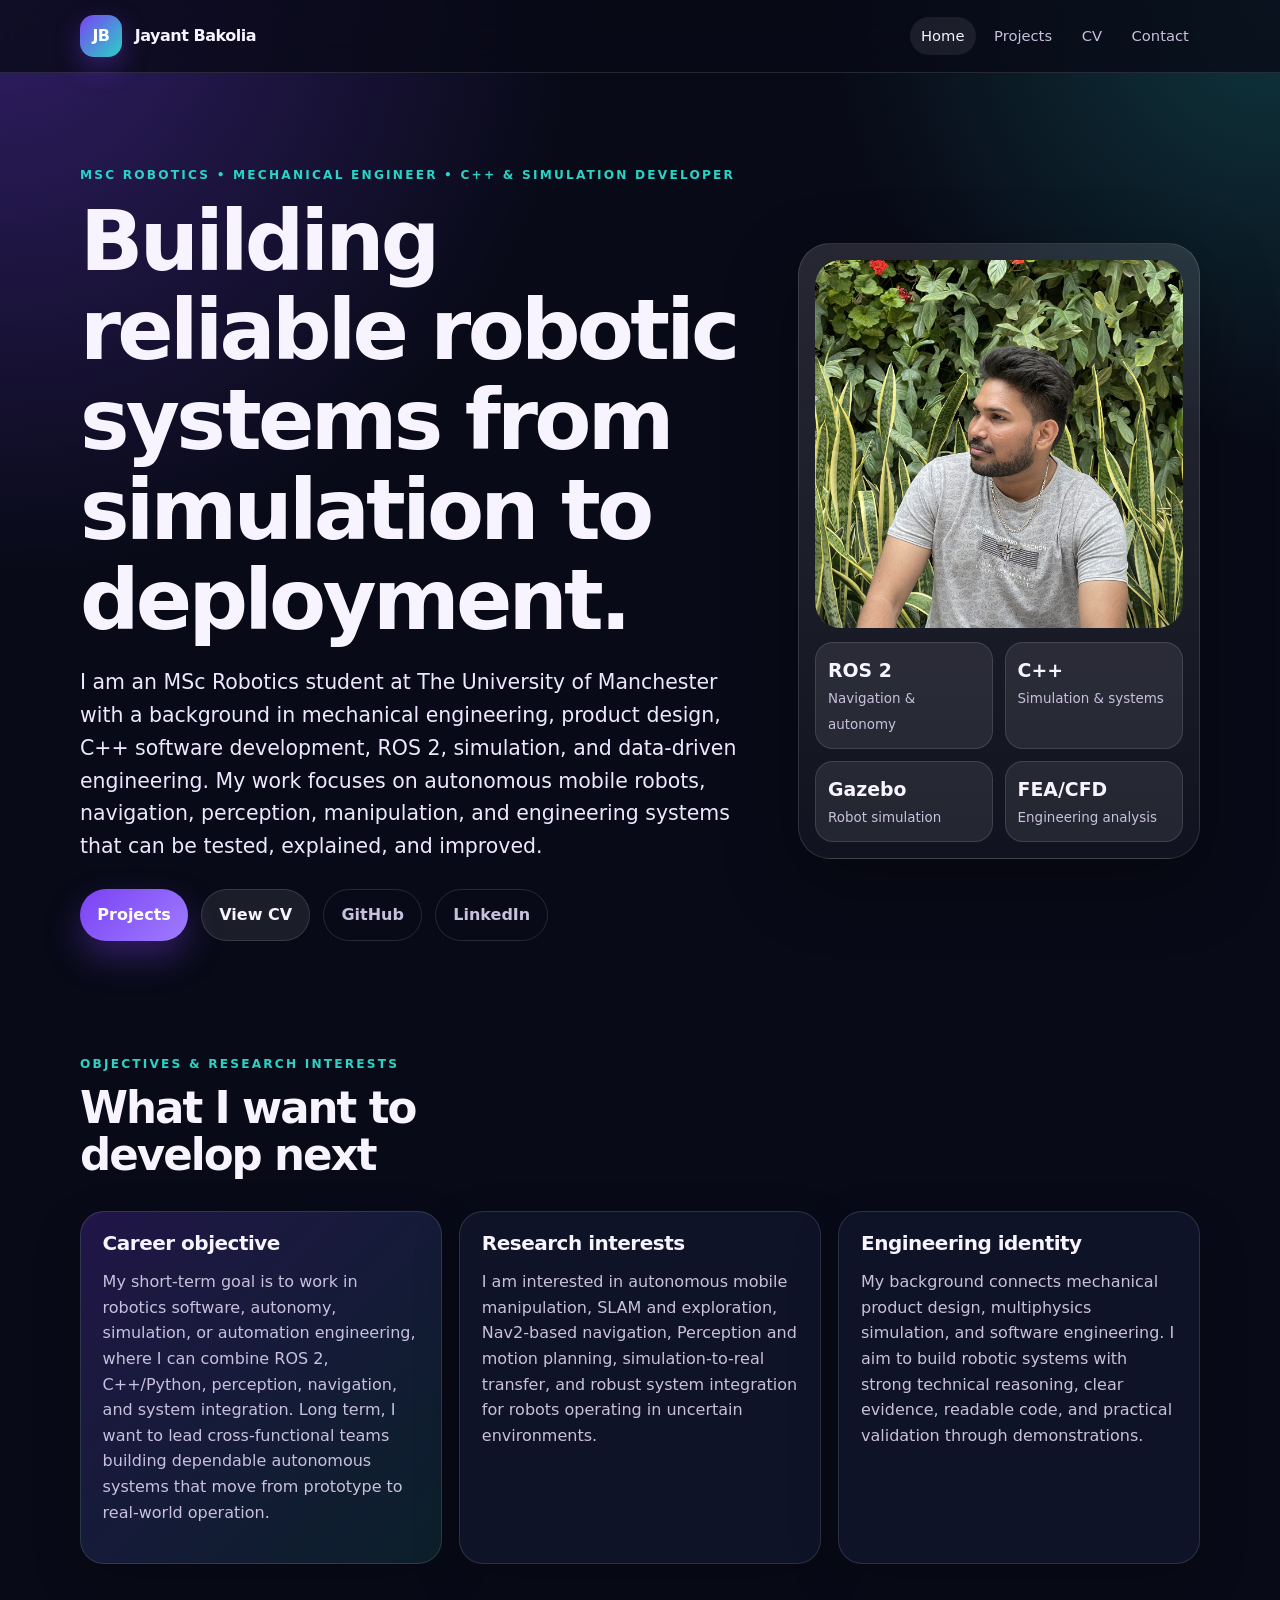
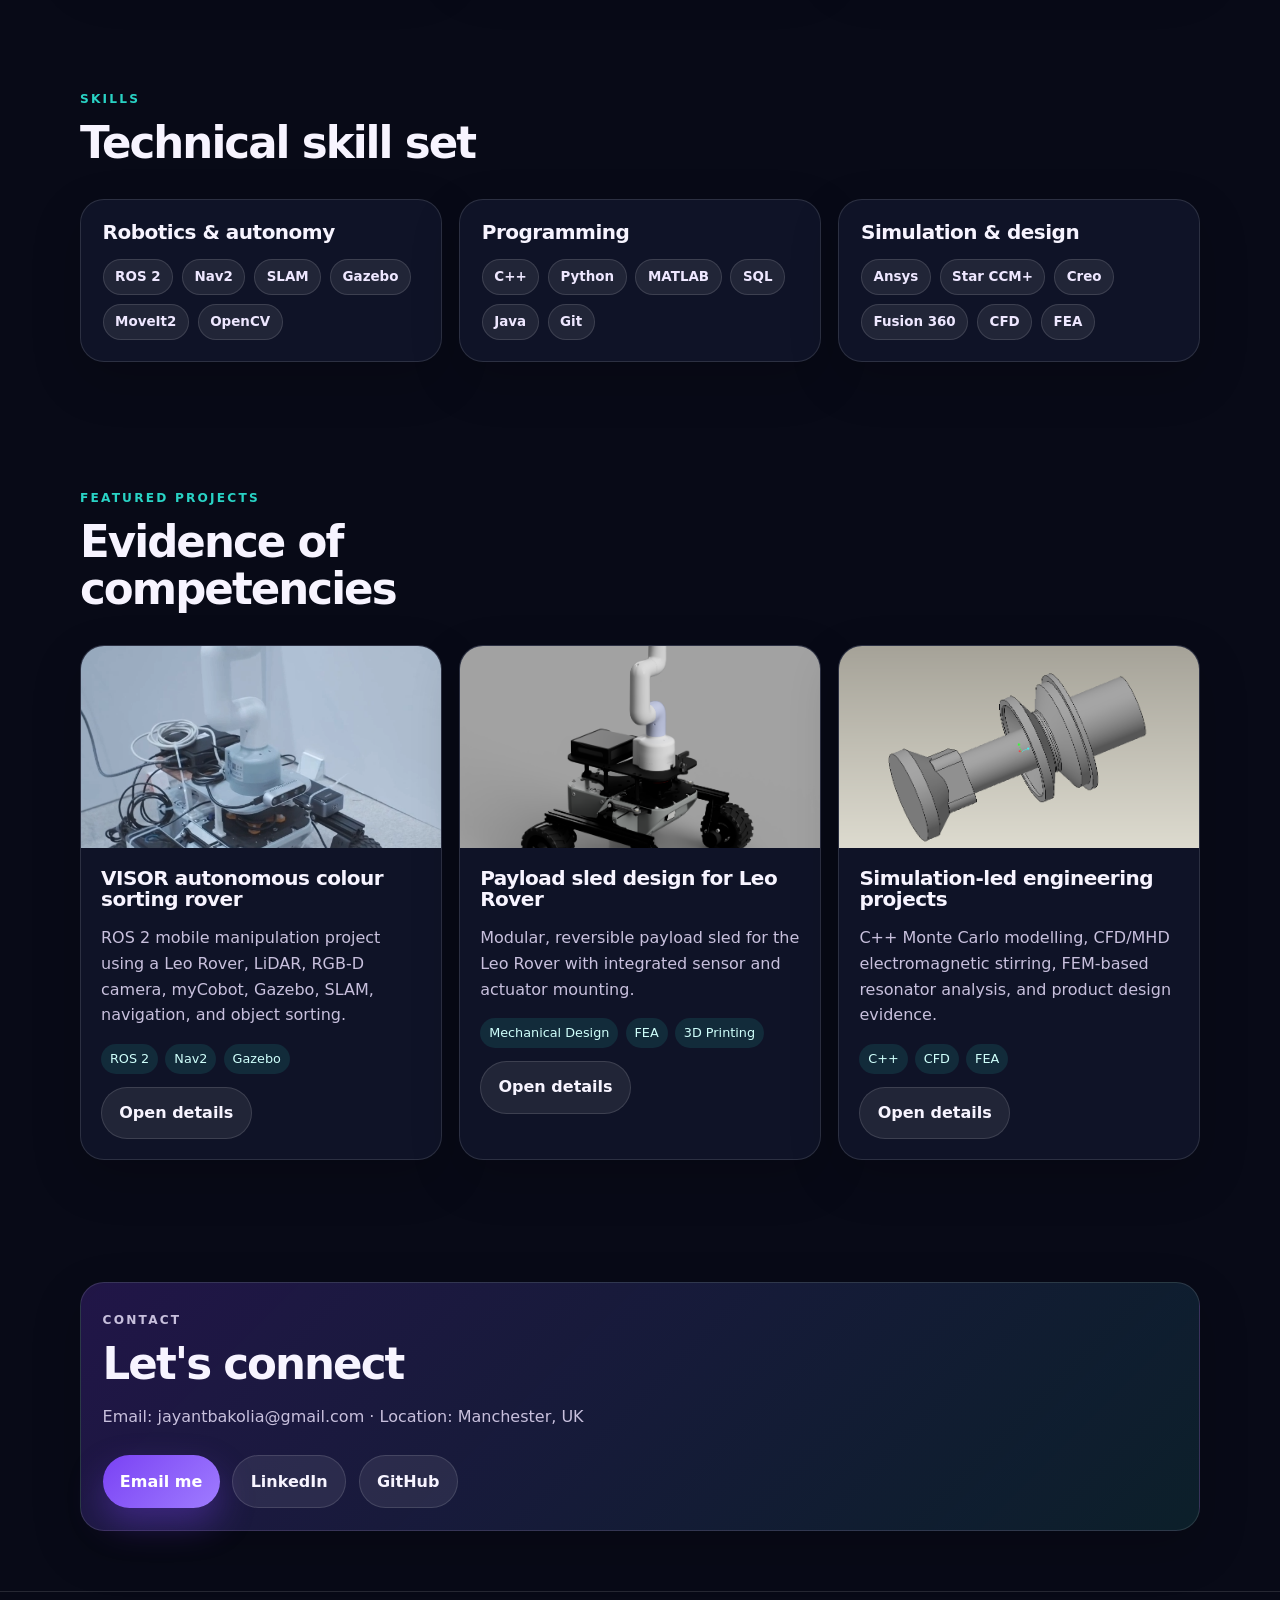
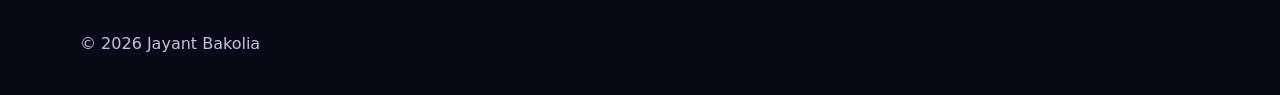
==== index.html @ ffa07dc7 "Deploy final CPD portfolio website" ====
<!doctype html>
<html lang="en">
<head>
  <meta charset="utf-8" />
  <meta name="viewport" content="width=device-width, initial-scale=1" />
  <title>Jayant Bakolia | Robotics CPD Portfolio</title>
  <meta name="description" content="CPD portfolio of Jayant Bakolia, MSc Robotics student at The University of Manchester, focused on ROS 2, autonomous navigation, simulation, perception, and engineering systems." />
  <meta property="og:title" content="Jayant Bakolia | Robotics CPD Portfolio" />
  <meta property="og:description" content="Robotics, ROS 2, simulation, navigation, perception, and product engineering project portfolio." />
  <link rel="stylesheet" href="assets/css/styles.css" />
</head>
<body>
  <a class="skip-link" href="#main">Skip to content</a>
  <header class="site-header">
    <div class="container navbar">
      <a class="brand" href="index.html" aria-label="Jayant Bakolia home"><span class="brand-mark">JB</span><span>Jayant Bakolia</span></a>
      <button class="mobile-toggle" data-menu-toggle aria-expanded="false" aria-label="Open menu">Menu</button>
      <nav class="nav-links" data-nav>
        <a class="active" href="index.html">Home</a>
        <a href="projects.html">Projects</a>
        <a href="cv.html">CV</a>
        <a href="#contact">Contact</a>
      </nav>
    </div>
  </header>

  <main id="main">
    <section class="hero">
      <div class="container hero-grid">
        <div>
          <p class="eyebrow">MSc Robotics • Mechanical Engineer • C++ & Simulation Developer</p>
          <h1>Building reliable robotic systems from simulation to deployment.</h1>
          <p class="lead">I am an MSc Robotics student at The University of Manchester with a background in mechanical engineering, product design, C++ software development, ROS 2, simulation, and data-driven engineering. My work focuses on autonomous mobile robots, navigation, perception, manipulation, and engineering systems that can be tested, explained, and improved.</p>
          <div class="hero-actions">
            <a class="btn primary" href="projects.html">Projects</a>
            <a class="btn secondary" href="cv.html">View CV</a>
            <a class="btn ghost" href="https://github.com/jayantbakolia" target="_blank" rel="noopener">GitHub</a>
            <a class="btn ghost" href="https://www.linkedin.com/in/jayantbakolia" target="_blank" rel="noopener">LinkedIn</a>
          </div>
        </div>
        <aside class="profile-card" aria-label="Profile summary">
          <img src="assets/img/personal.jpg" alt="Portrait for Jayant Bakolia" />
          <div class="profile-meta">
            <div class="meta-pill"><strong>ROS 2</strong><span>Navigation & autonomy</span></div>
            <div class="meta-pill"><strong>C++</strong><span>Simulation & systems</span></div>
            <div class="meta-pill"><strong>Gazebo</strong><span>Robot simulation</span></div>
            <div class="meta-pill"><strong>FEA/CFD</strong><span>Engineering analysis</span></div>
          </div>
        </aside>
      </div>
    </section>

    <section class="section" id="objectives">
      <div class="container">
        <div class="section-header">
          <div>
            <p class="eyebrow">Objectives & research interests</p>
            <h2>What I want to develop next</h2>
          </div>
        </div>
        <div class="grid three">
          <article class="card highlight">
            <h3>Career objective</h3>
            <p>My short-term goal is to work in robotics software, autonomy, simulation, or automation engineering, where I can combine ROS 2, C++/Python, perception, navigation, and system integration. Long term, I want to lead cross-functional teams building dependable autonomous systems that move from prototype to real-world operation.</p>
          </article>
          <article class="card">
            <h3>Research interests</h3>
            <p>I am interested in autonomous mobile manipulation, SLAM and exploration, Nav2-based navigation, Perception and motion planning, simulation-to-real transfer, and robust system integration for robots operating in uncertain environments.</p>
          </article>
          <article class="card">
            <h3>Engineering identity</h3>
            <p>My background connects mechanical product design, multiphysics simulation, and software engineering. I aim to build robotic systems with strong technical reasoning, clear evidence, readable code, and practical validation through demonstrations.</p>
          </article>
        </div>
      </div>
    </section>

    <section class="section" id="skills">
      <div class="container">
        <div class="section-header">
          <div>
            <p class="eyebrow">Skills</p>
            <h2>Technical skill set</h2>
          </div>
        </div>
        <div class="grid three">
          <article class="card"><h3>Robotics & autonomy</h3><div class="tag-list"><span class="tag">ROS 2</span><span class="tag">Nav2</span><span class="tag">SLAM</span><span class="tag">Gazebo</span><span class="tag">MoveIt2</span><span class="tag">OpenCV</span></div></article>
          <article class="card"><h3>Programming</h3><div class="tag-list"><span class="tag">C++</span><span class="tag">Python</span><span class="tag">MATLAB</span><span class="tag">SQL</span><span class="tag">Java</span><span class="tag">Git</span></div></article>
          <article class="card"><h3>Simulation & design</h3><div class="tag-list"><span class="tag">Ansys</span><span class="tag">Star CCM+</span><span class="tag">Creo</span><span class="tag">Fusion 360</span><span class="tag">CFD</span><span class="tag">FEA</span></div></article>
        </div>
      </div>
    </section>

    <section class="section" id="featured-projects">
      <div class="container">
        <div class="section-header">
          <div>
            <p class="eyebrow">Featured projects</p>
            <h2>Evidence of competencies</h2>
          </div>
        </div>
        <div class="grid three">
          <article class="card project-card">
            <img src="assets/img/leo-rover.png" alt="VISOR: Leo Rover" />
            <div class="content">
              <h3>VISOR autonomous colour sorting rover</h3>
              <p>ROS 2 mobile manipulation project using a Leo Rover, LiDAR, RGB-D camera, myCobot, Gazebo, SLAM, navigation, and object sorting.</p>
              <div class="mini-meta"><span>ROS 2</span><span>Nav2</span><span>Gazebo</span></div>
              <a class="btn secondary" href="projects.html#chromiq">Open details</a>
            </div>
          </article>
          <article class="card project-card">
            <img src="assets/img/payload-sled.png" alt="Payload sled design for Leo Rover" />
            <div class="content">
              <h3>Payload sled design for Leo Rover</h3>
              <p>Modular, reversible payload sled for the Leo Rover with integrated sensor and actuator mounting.</p>
              <div class="mini-meta"><span>Mechanical Design</span><span>FEA</span><span>3D Printing</span></div>
              <a class="btn secondary" href="projects.html#payload-sled">Open details</a>
            </div>
          </article>
          <article class="card project-card">
            <img src="assets/img/Fastener-assembly.png" alt="Engineering simulation project placeholder" />
            <div class="content">
              <h3>Simulation-led engineering projects</h3>
              <p>C++ Monte Carlo modelling, CFD/MHD electromagnetic stirring, FEM-based resonator analysis, and product design evidence.</p>
              <div class="mini-meta"><span>C++</span><span>CFD</span><span>FEA</span></div>
              <a class="btn secondary" href="projects.html#engineering">Open details</a>
            </div>
          </article>
        </div>
      </div>
    </section>

    <section class="section" id="contact">
      <div class="container">
        <div class="card highlight">
          <p class="eyebrow">Contact</p>
          <h2>Let's connect</h2>
          <p>Email: <a href="mailto:jayantbakolia@gmail.com">jayantbakolia@gmail.com</a> · Location: Manchester, UK</p>
          <div class="button-row">
            <a class="btn primary" href="mailto:jayantbakolia@gmail.com">Email me</a>
            <a class="btn secondary" href="https://www.linkedin.com/in/jayantbakolia" target="_blank" rel="noopener">LinkedIn</a>
            <a class="btn secondary" href="https://github.com/jazz1511" target="_blank" rel="noopener">GitHub</a>
          </div>
        </div>
      </div>
    </section>
  </main>

  <footer class="footer">
    <div class="container footer-grid"><span>© <span id="year">2026</span> Jayant Bakolia</span></div>
  </footer>
  <script src="assets/js/main.js"></script>
</body>
</html>
---- assets/css/styles.css ----
:root {
  --bg: #080A17;
  --panel: #11162B;
  --panel-2: #171D36;
  --text: #F7F4FF;
  --muted: #C8C0DD;
  --soft: #EEE7FF;
  --accent: #7A42F4;
  --accent-2: #29D3C5;
  --accent-3: #FF5C8A;
  --border: rgba(255,255,255,0.12);
  --shadow: 0 24px 70px rgba(0,0,0,0.35);
}

* {
  box-sizing: border-box;
}

html {
  scroll-behavior: smooth;
}

body {
  margin: 0;
  font-family: Inter, ui-sans-serif, system-ui, -apple-system, BlinkMacSystemFont, "Segoe UI", sans-serif;
  background:
    radial-gradient(circle at top left, rgba(122,66,244,0.35), transparent 36rem),
    radial-gradient(circle at top right, rgba(41,211,197,0.22), transparent 28rem),
    var(--bg);
  color: var(--text);
  line-height: 1.6;
}

a {
  color: inherit;
  text-decoration: none;
}

img,
video {
  max-width: 100%;
  display: block;
}

.container {
  width: min(1120px, calc(100% - 40px));
  margin: 0 auto;
}

.skip-link {
  position: absolute;
  left: -999px;
  top: 0;
  background: var(--accent);
  padding: 0.6rem 1rem;
  z-index: 100;
}

.skip-link:focus {
  left: 1rem;
  top: 1rem;
}

/* ================= HEADER ================= */

.site-header {
  position: sticky;
  top: 0;
  z-index: 40;
  backdrop-filter: blur(16px);
  background: rgba(8, 10, 23, 0.78);
  border-bottom: 1px solid var(--border);
}

.navbar {
  display: flex;
  align-items: center;
  justify-content: space-between;
  min-height: 72px;
  gap: 1rem;
}

.brand {
  display: flex;
  align-items: center;
  gap: 0.8rem;
  font-weight: 800;
  letter-spacing: -0.03em;
}

.brand-mark {
  width: 42px;
  height: 42px;
  display: grid;
  place-items: center;
  border-radius: 14px;
  background: linear-gradient(135deg, var(--accent), var(--accent-2));
  color: #fff;
  box-shadow: 0 10px 26px rgba(122,66,244,.35);
}

.nav-links {
  display: flex;
  align-items: center;
  gap: 0.45rem;
  color: var(--muted);
  font-size: 0.92rem;
}

.nav-links a {
  padding: .45rem .7rem;
  border-radius: 999px;
}

.nav-links a:hover,
.nav-links a.active {
  background: rgba(255,255,255,0.08);
  color: var(--text);
}

.mobile-toggle {
  display: none;
  border: 0;
  color: var(--text);
  background: rgba(255,255,255,.08);
  padding: .7rem .8rem;
  border-radius: 12px;
}

/* ================= TYPOGRAPHY ================= */

.eyebrow {
  display: inline-block;
  color: var(--accent-2);
  text-transform: uppercase;
  letter-spacing: .18em;
  font-weight: 800;
  font-size: .76rem;
  margin: 0 0 .7rem;
}

h1,
h2,
h3 {
  line-height: 1.08;
  margin: 0 0 1rem;
  letter-spacing: -0.045em;
}

h1 {
  font-size: clamp(3rem, 6.5vw, 5.4rem);
  max-width: 900px;
}

h2 {
  font-size: clamp(2rem, 3.4vw, 3rem);
  max-width: 560px;
}

h3 {
  font-size: 1.25rem;
  letter-spacing: -0.025em;
}

.lead {
  color: var(--soft);
  font-size: clamp(1.05rem, 1.7vw, 1.28rem);
  max-width: 760px;
}

/* ================= HERO ================= */

.hero {
  padding: 5.5rem 0 3rem;
}

.hero-grid {
  display: grid;
  grid-template-columns: 1.25fr .75fr;
  gap: 3rem;
  align-items: center;
}

.hero-actions,
.card-actions,
.button-row {
  display: flex;
  flex-wrap: wrap;
  gap: .8rem;
  margin-top: 1.6rem;
}

.btn {
  display: inline-flex;
  align-items: center;
  justify-content: center;
  gap: .5rem;
  min-height: 44px;
  padding: .78rem 1.08rem;
  border-radius: 999px;
  border: 1px solid var(--border);
  font-weight: 750;
  transition: .2s ease;
}

.btn.primary {
  background: linear-gradient(135deg, var(--accent), #9F7CFF);
  color: #fff;
  border: 0;
  box-shadow: 0 16px 35px rgba(122,66,244,.35);
}

.btn.secondary {
  background: rgba(255,255,255,.08);
  color: var(--text);
}

.btn.ghost {
  color: var(--muted);
  background: transparent;
}

.btn:hover {
  transform: translateY(-2px);
}

/* ================= PROFILE CARD ================= */

.profile-card {
  background: linear-gradient(180deg, rgba(255,255,255,.12), rgba(255,255,255,.04));
  padding: 1rem;
  border: 1px solid var(--border);
  border-radius: 32px;
  box-shadow: var(--shadow);
}

.profile-card img {
  border-radius: 26px;
  aspect-ratio: 1;
  object-fit: cover;
  background: var(--panel);
}

.profile-meta {
  display: grid;
  grid-template-columns: repeat(2, 1fr);
  gap: .7rem;
  margin-top: .9rem;
}

.meta-pill {
  padding: .75rem;
  border-radius: 18px;
  background: rgba(255,255,255,.08);
  border: 1px solid var(--border);
}

.meta-pill strong {
  display: block;
  font-size: 1.18rem;
}

.meta-pill span {
  color: var(--muted);
  font-size: .84rem;
}

/* ================= SECTIONS ================= */

.section {
  padding: 3.8rem 0;
}

.section:first-of-type {
  padding-top: 4.5rem;
}

.section-header {
  display: grid;
  grid-template-columns: minmax(260px, 0.8fr) minmax(320px, 1.1fr);
  align-items: end;
  gap: 3rem;
  margin-bottom: 2rem;
}

.section-header h2 {
  margin-bottom: 0;
}

.section-header > p,
.section-header .section-copy {
  max-width: 620px;
  color: var(--muted);
  margin: 0;
  font-size: 1rem;
  line-height: 1.7;
}

.section-header .eyebrow {
  color: var(--accent-2);
  font-size: .76rem;
  margin-bottom: .65rem;
}

/* ================= GRIDS AND CARDS ================= */

.grid {
  display: grid;
  gap: 1.1rem;
}

.grid.two {
  grid-template-columns: repeat(2, minmax(0, 1fr));
}

.grid.three {
  grid-template-columns: repeat(3, minmax(0, 1fr));
}

.card {
  background: rgba(17,22,43,0.84);
  border: 1px solid var(--border);
  border-radius: 24px;
  padding: 1.35rem;
  box-shadow: 0 18px 50px rgba(0,0,0,.18);
}

.card.highlight {
  background: linear-gradient(135deg, rgba(122,66,244,.22), rgba(41,211,197,.11));
}

.card p {
  color: var(--muted);
  margin-top: .4rem;
}

.card ul {
  color: var(--muted);
  padding-left: 1.15rem;
}

.card h3 {
  margin-bottom: .9rem;
}

/* ================= TAGS / SKILLS ================= */

.tag-list {
  display: flex;
  flex-wrap: wrap;
  gap: .55rem;
  margin-top: 1rem;
}

.tag {
  display: inline-flex;
  align-items: center;
  padding: .38rem .72rem;
  border-radius: 999px;
  background: rgba(255,255,255,.08);
  color: var(--soft);
  border: 1px solid var(--border);
  font-size: .84rem;
  font-weight: 650;
}

/* ================= PROJECT CARDS ================= */

.project-card {
  padding: 0;
  overflow: hidden;
}

.project-card img,
.project-card video {
  width: 100%;
  aspect-ratio: 16/9;
  object-fit: cover;
  background: #0E1328;
}

.project-card .content {
  padding: 1.25rem;
}

.project-card .mini-meta {
  display: flex;
  flex-wrap: wrap;
  gap: .45rem;
  margin: .8rem 0;
}

.mini-meta span {
  background: rgba(41,211,197,.12);
  color: #CFFFFB;
  padding: .3rem .56rem;
  border-radius: 999px;
  font-size: .8rem;
}

/* ================= TIMELINE ================= */

.timeline {
  position: relative;
  padding-left: 1.3rem;
}

.timeline::before {
  content: "";
  position: absolute;
  left: 0;
  top: .4rem;
  bottom: .4rem;
  width: 2px;
  background: linear-gradient(var(--accent), var(--accent-2));
}

.timeline-item {
  margin: 0 0 1.2rem;
  padding-left: 1rem;
}

.timeline-item::marker {
  color: var(--accent);
}

/* ================= ENHANCED TIMELINE ================= */

.timeline-enhanced {
  position: relative;
  display: grid;
  gap: 1.4rem;
  margin-top: 2rem;
}

.timeline-enhanced::before {
  content: "";
  position: absolute;
  left: 178px;
  top: 0.6rem;
  bottom: 0.6rem;
  width: 2px;
  background: linear-gradient(
    180deg,
    var(--accent),
    var(--accent-2),
    rgba(255,255,255,0.08)
  );
}

.timeline-entry {
  position: relative;
  display: grid;
  grid-template-columns: 150px 32px 1fr;
  gap: 1rem;
  align-items: start;
}

.timeline-date {
  color: var(--accent-2);
  font-size: 0.86rem;
  font-weight: 800;
  letter-spacing: 0.03em;
  padding-top: 1.2rem;
  text-align: right;
}

.timeline-dot {
  position: relative;
  width: 18px;
  height: 18px;
  margin-top: 1.15rem;
  border-radius: 50%;
  background: linear-gradient(135deg, var(--accent), var(--accent-2));
  border: 3px solid var(--bg);
  box-shadow: 0 0 0 6px rgba(122,66,244,0.16);
  z-index: 2;
}

.timeline-card {
  background: rgba(17,22,43,0.84);
  border: 1px solid var(--border);
  border-radius: 26px;
  padding: 1.35rem;
  box-shadow: 0 18px 50px rgba(0,0,0,.18);
}

.timeline-card.highlight {
  background: linear-gradient(135deg, rgba(122,66,244,.22), rgba(41,211,197,.11));
}

.timeline-top {
  display: flex;
  justify-content: space-between;
  align-items: flex-start;
  gap: 1rem;
  margin-bottom: 0.6rem;
}

.timeline-top h3 {
  margin-bottom: 0.25rem;
}

.timeline-org {
  margin: 0;
  color: var(--accent-2);
  font-size: 0.92rem;
  font-weight: 650;
}

.timeline-type {
  display: inline-flex;
  align-items: center;
  white-space: nowrap;
  padding: 0.35rem 0.7rem;
  border-radius: 999px;
  background: rgba(255,255,255,0.08);
  border: 1px solid var(--border);
  color: var(--soft);
  font-size: 0.78rem;
  font-weight: 750;
}

.timeline-card p {
  color: var(--muted);
  margin: 0.5rem 0 0.8rem;
}

.timeline-card ul {
  margin: 0.8rem 0 0;
  padding-left: 1.15rem;
  color: var(--muted);
}

.timeline-card li {
  margin-bottom: 0.45rem;
}

.timeline-card .tag-list {
  margin-top: 1rem;
}

/* Mobile timeline */
@media (max-width: 760px) {
  .timeline-enhanced::before {
    left: 8px;
  }

  .timeline-entry {
    grid-template-columns: 22px 1fr;
    gap: 0.8rem;
  }

  .timeline-date {
    grid-column: 2;
    text-align: left;
    padding-top: 0;
    margin-bottom: -0.4rem;
  }

  .timeline-dot {
    grid-column: 1;
    grid-row: 1 / span 2;
    width: 16px;
    height: 16px;
    margin-top: 0.2rem;
  }

  .timeline-card {
    grid-column: 2;
    padding: 1.1rem;
    border-radius: 22px;
  }

  .timeline-top {
    flex-direction: column;
    gap: 0.6rem;
  }

  .timeline-type {
    width: fit-content;
  }
}

/* ================= MEDIA / EVIDENCE ================= */

.media-grid {
  display: grid;
  grid-template-columns: 1.1fr .9fr;
  gap: 1rem;
  align-items: start;
}

.media-frame {
  background: rgba(255,255,255,.06);
  border: 1px solid var(--border);
  border-radius: 24px;
  overflow: hidden;
}

.media-caption {
  padding: .75rem .9rem;
  color: var(--muted);
  font-size: .9rem;
}

.evidence-list {
  display: grid;
  gap: .7rem;
}

.evidence-link {
  padding: .8rem 1rem;
  border: 1px solid var(--border);
  border-radius: 16px;
  background: rgba(255,255,255,.06);
  color: var(--soft);
}

.evidence-link:hover {
  border-color: rgba(41,211,197,.55);
}

/* ================= TABLES ================= */

.table-wrap {
  overflow: auto;
  border: 1px solid var(--border);
  border-radius: 22px;
}

table {
  width: 100%;
  border-collapse: collapse;
  min-width: 760px;
}

th,
td {
  padding: 1rem;
  text-align: left;
  border-bottom: 1px solid var(--border);
  vertical-align: top;
}

th {
  background: rgba(255,255,255,.08);
  color: var(--soft);
}

td {
  color: var(--muted);
}

/* ================= FOOTER ================= */

.footer {
  padding: 2.4rem 0;
  border-top: 1px solid var(--border);
  color: var(--muted);
}

.footer-grid {
  display: flex;
  justify-content: space-between;
  gap: 1rem;
  flex-wrap: wrap;
}

.small {
  font-size: .92rem;
  color: var(--muted);
}

.notice {
  border-left: 4px solid var(--accent-2);
  background: rgba(41,211,197,.08);
  padding: 1rem;
  border-radius: 16px;
  color: var(--soft);
}

/* ================= RESPONSIVE ================= */

@media (max-width: 900px) {
  .hero {
    padding-top: 3.8rem;
  }

  .hero-grid,
  .grid.two,
  .grid.three,
  .media-grid {
    grid-template-columns: 1fr;
  }

  .section {
    padding: 3rem 0;
  }

  .section-header {
    grid-template-columns: 1fr;
    gap: 1rem;
    margin-bottom: 1.5rem;
  }

  h1 {
    font-size: clamp(2.6rem, 12vw, 4rem);
  }

  h2 {
    font-size: clamp(2rem, 8vw, 2.7rem);
  }

  .mobile-toggle {
    display: inline-flex;
  }

  .nav-links {
    display: none;
    position: absolute;
    top: 72px;
    left: 18px;
    right: 18px;
    flex-direction: column;
    align-items: stretch;
    padding: 1rem;
    border: 1px solid var(--border);
    background: rgba(8,10,23,.96);
    border-radius: 22px;
  }

  .nav-links.open {
    display: flex;
  }
}

@media (max-width: 560px) {
  .container {
    width: min(100% - 28px, 1120px);
  }

  .hero {
    padding: 3rem 0 2rem;
  }

  .section {
    padding: 2.6rem 0;
  }

  .card {
    padding: 1.1rem;
    border-radius: 20px;
  }

  .profile-meta {
    grid-template-columns: 1fr;
  }

  .btn {
    width: 100%;
  }
}
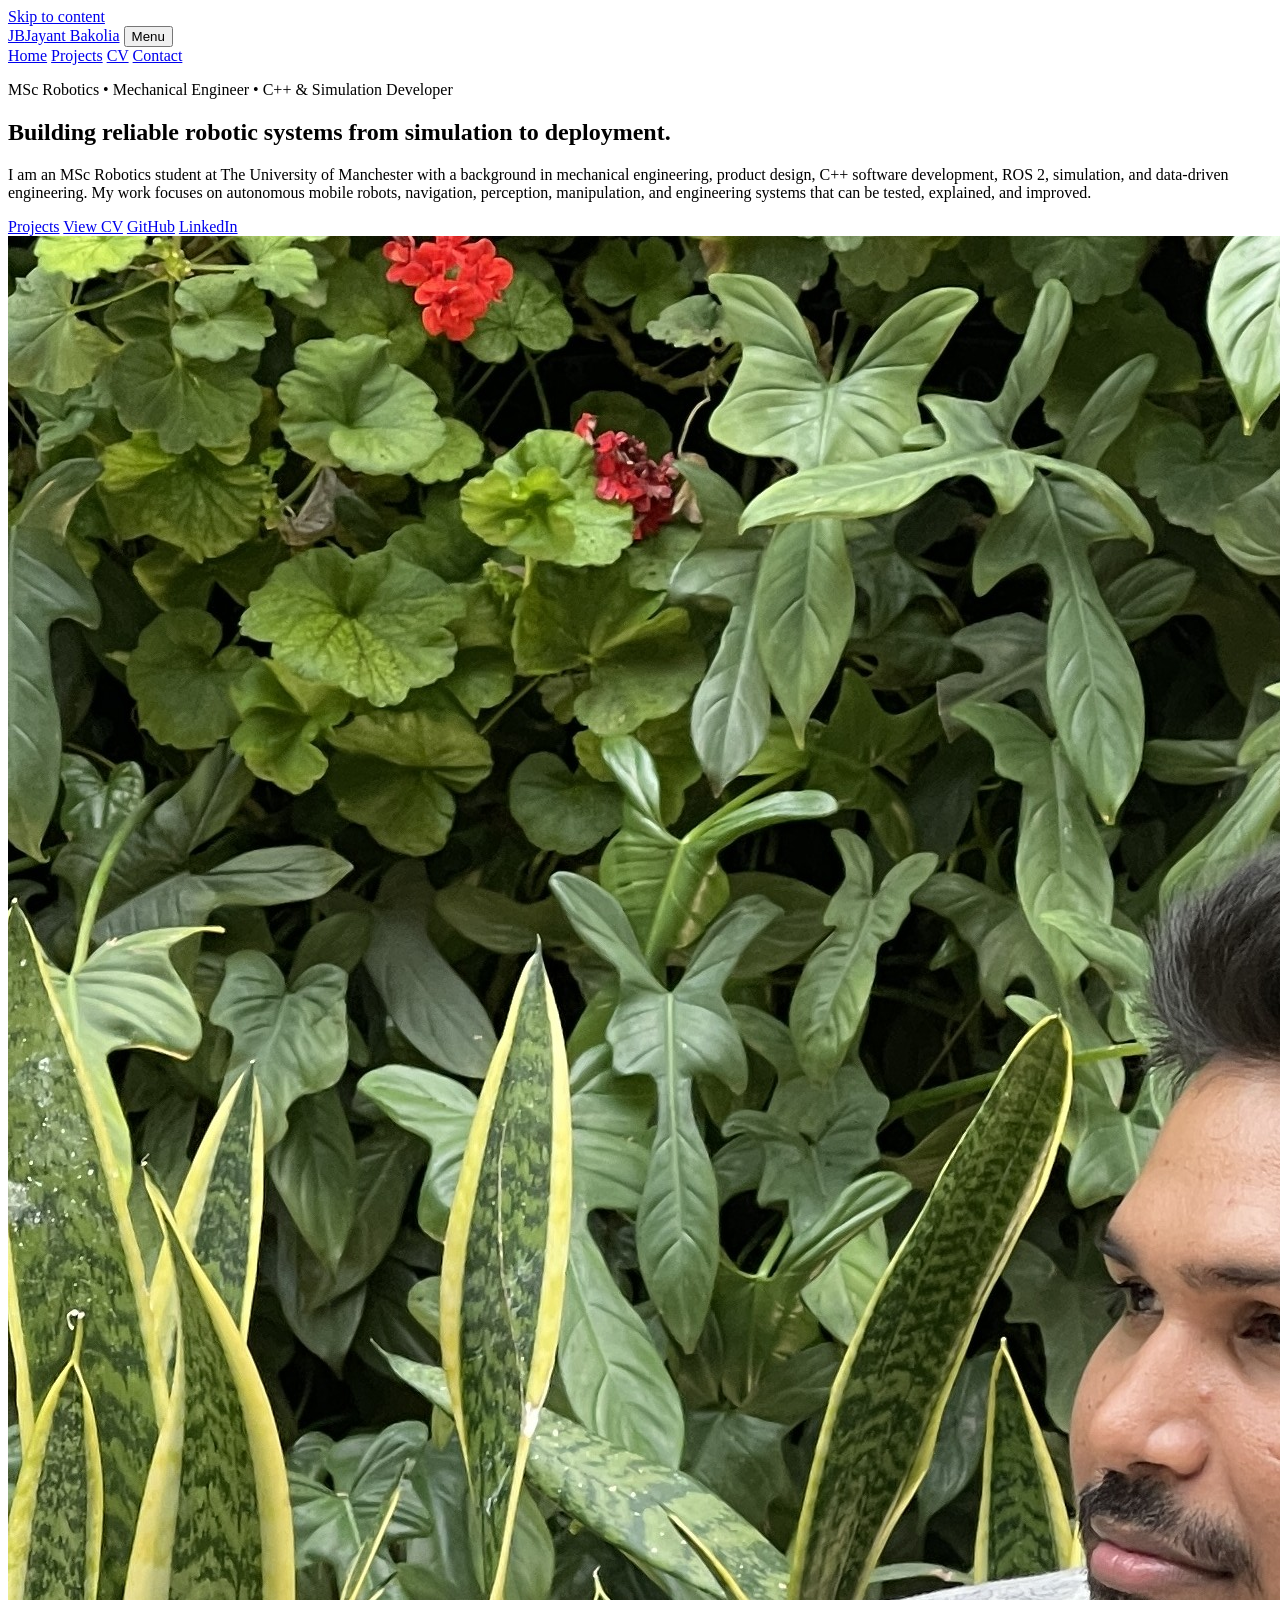
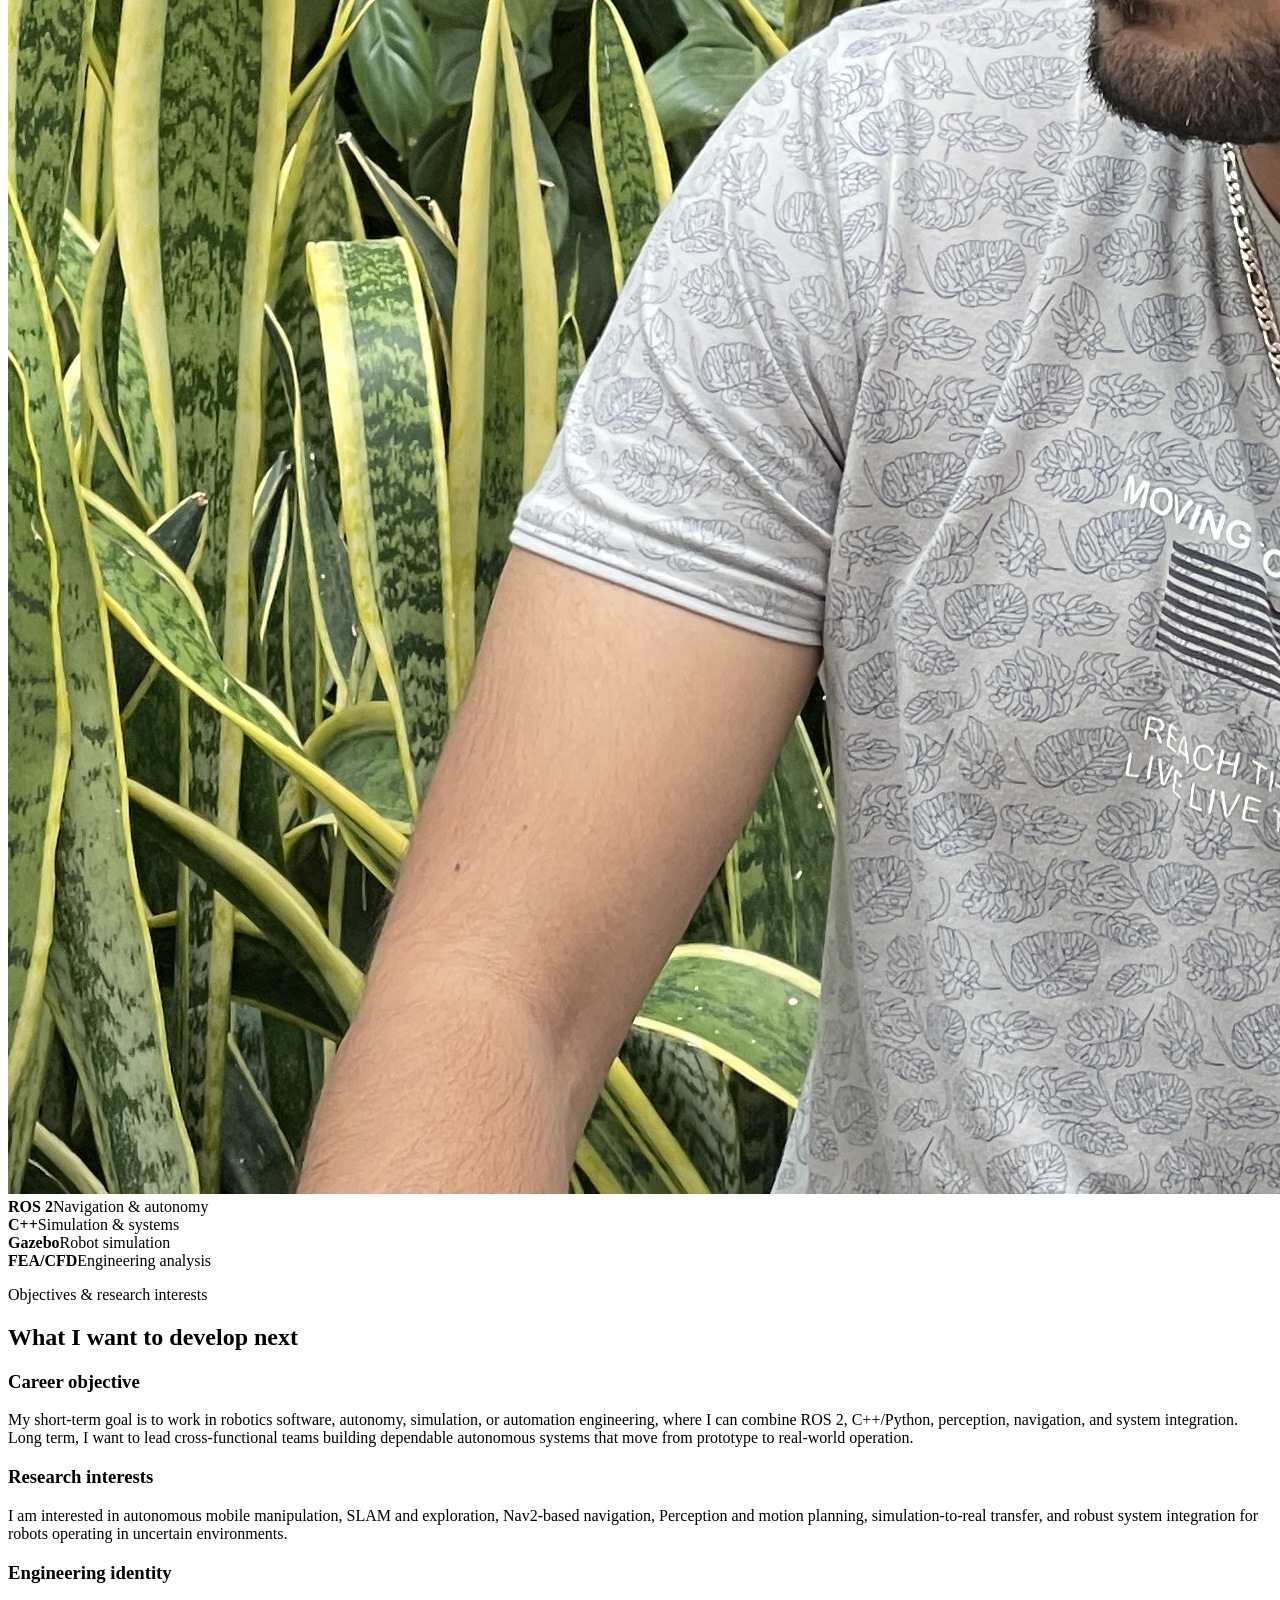
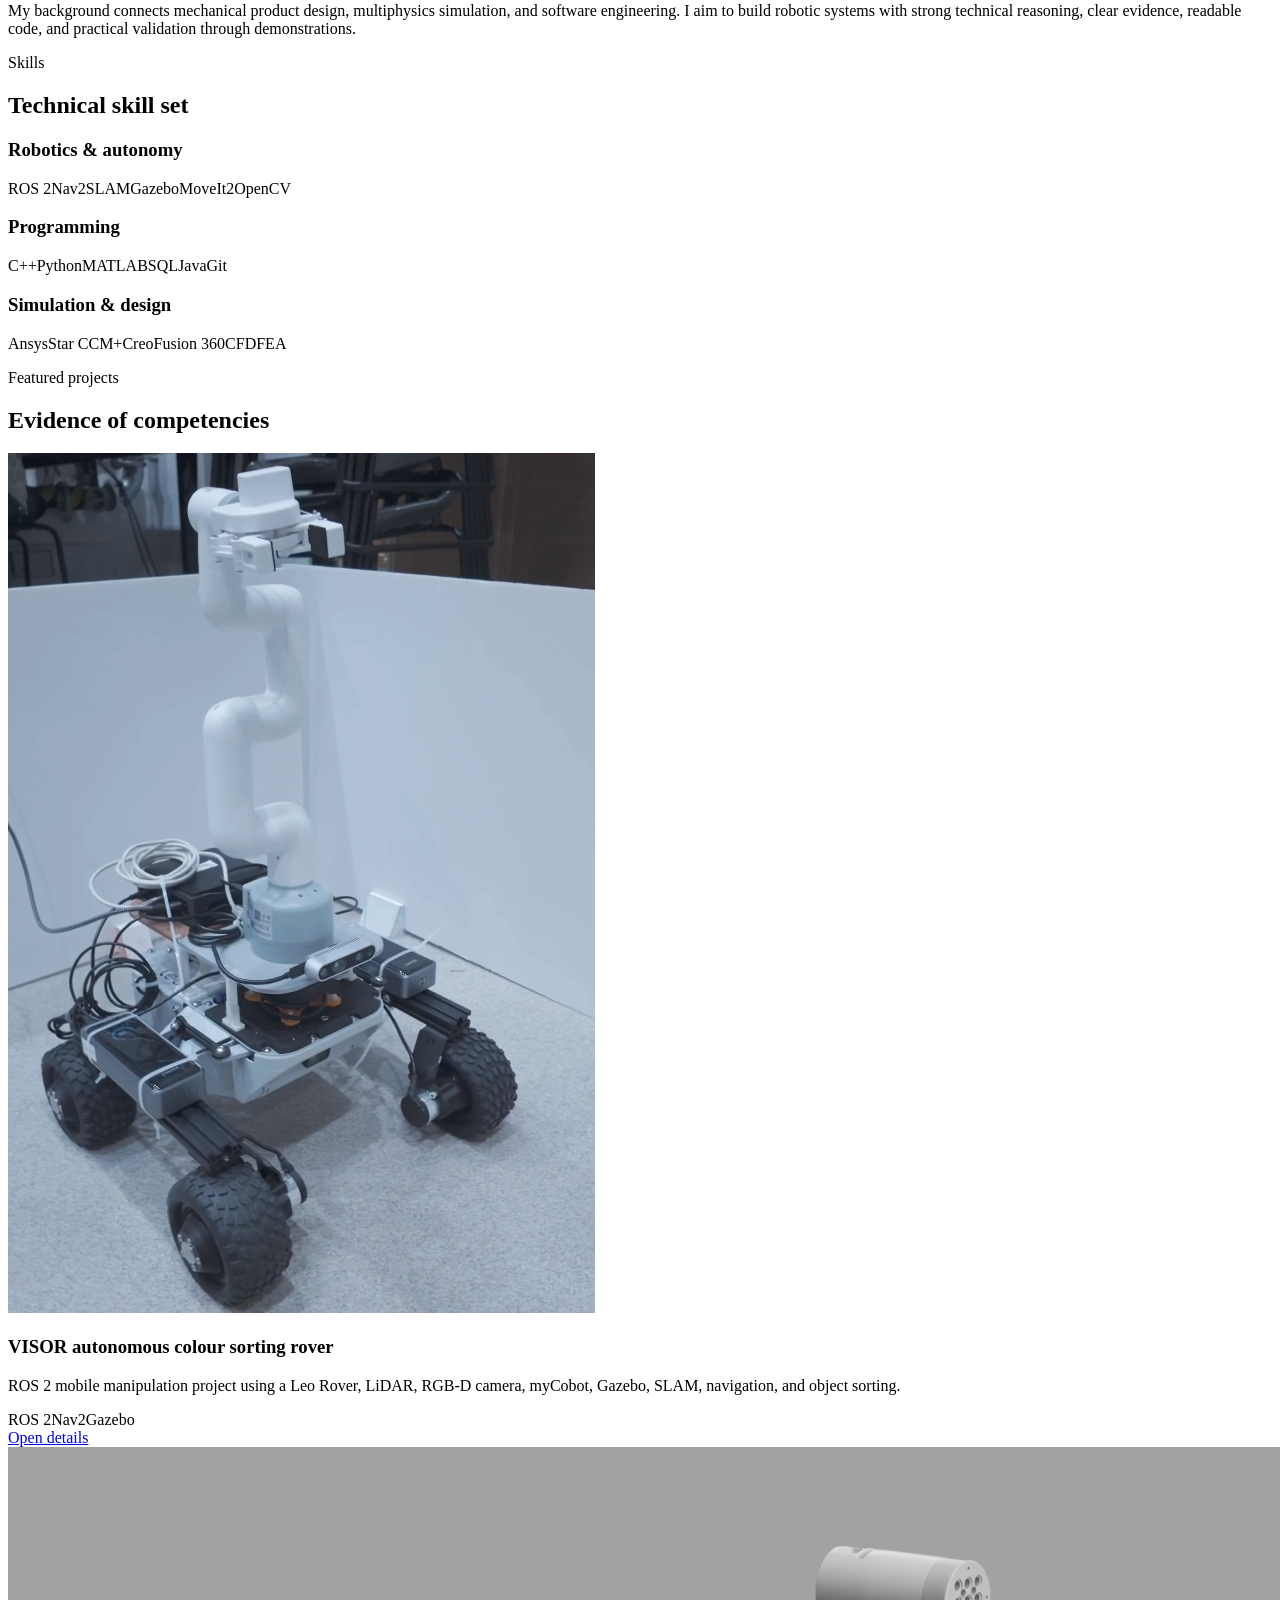
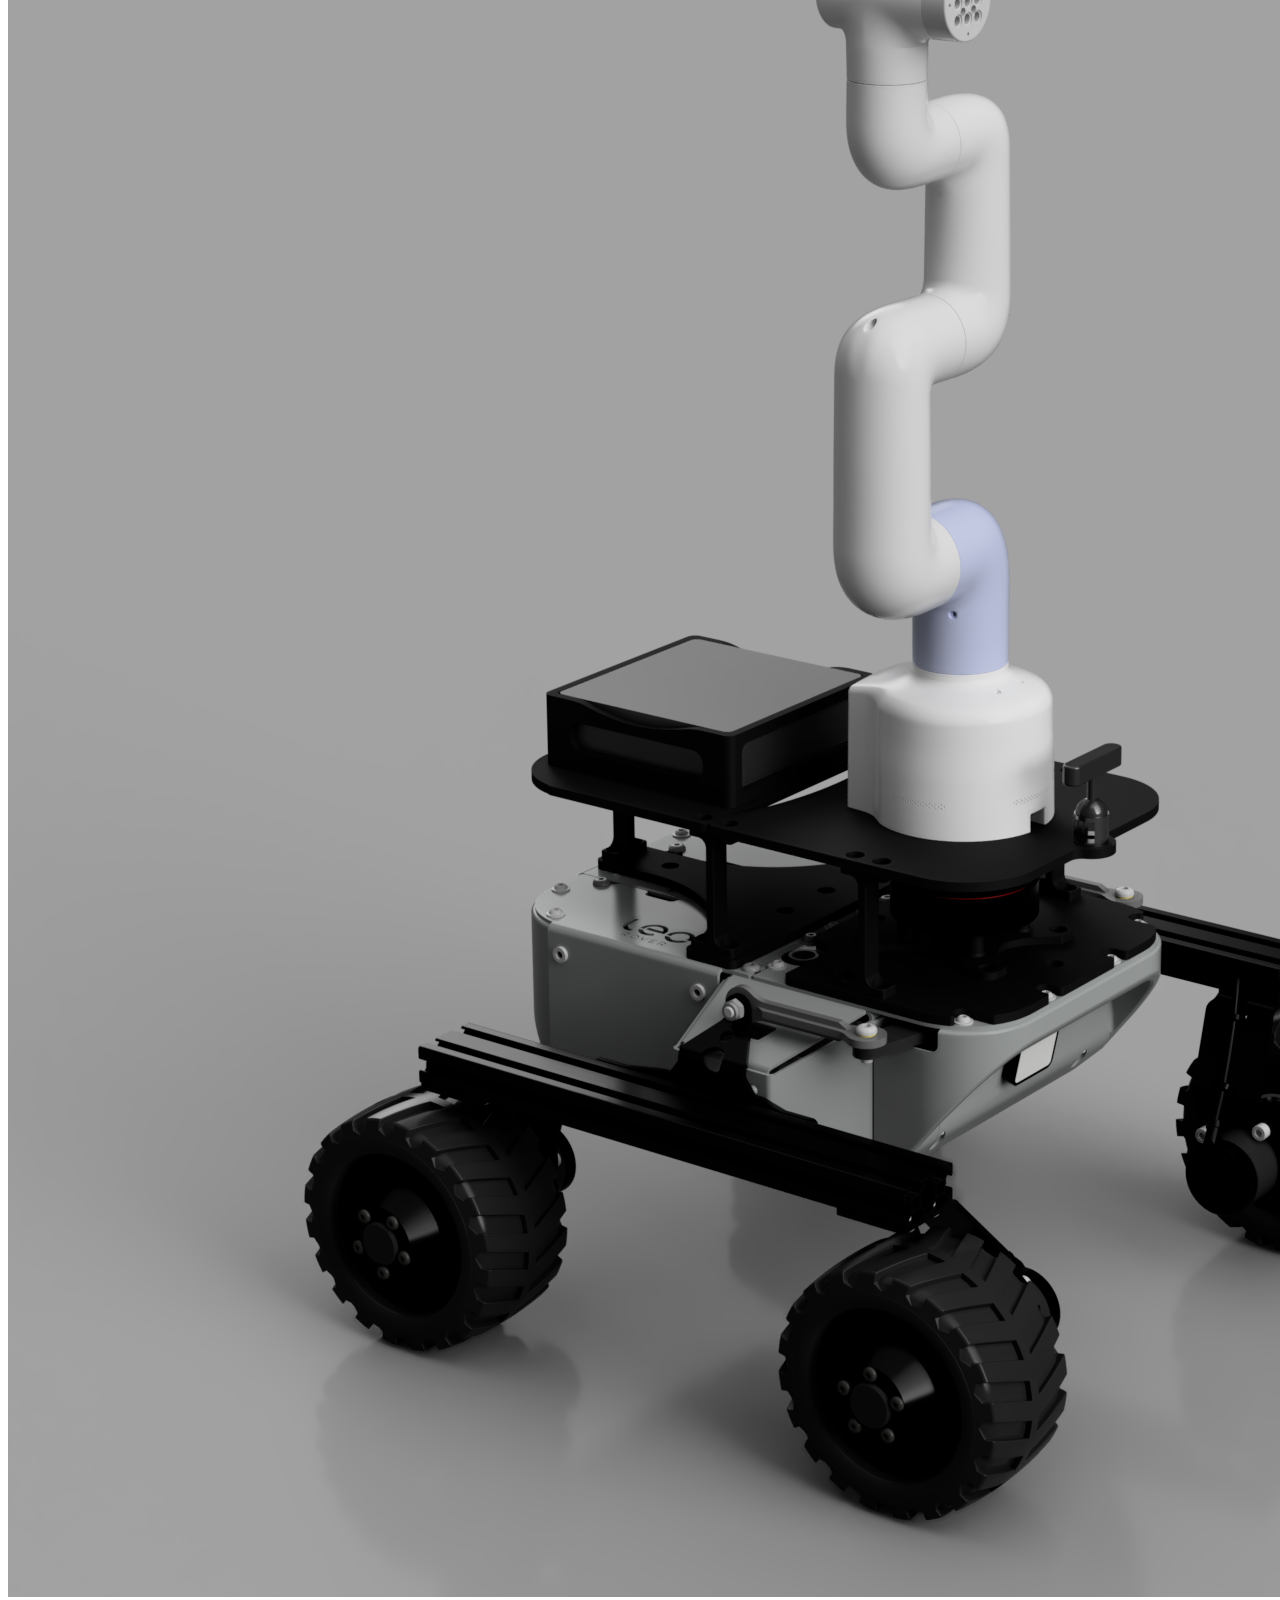
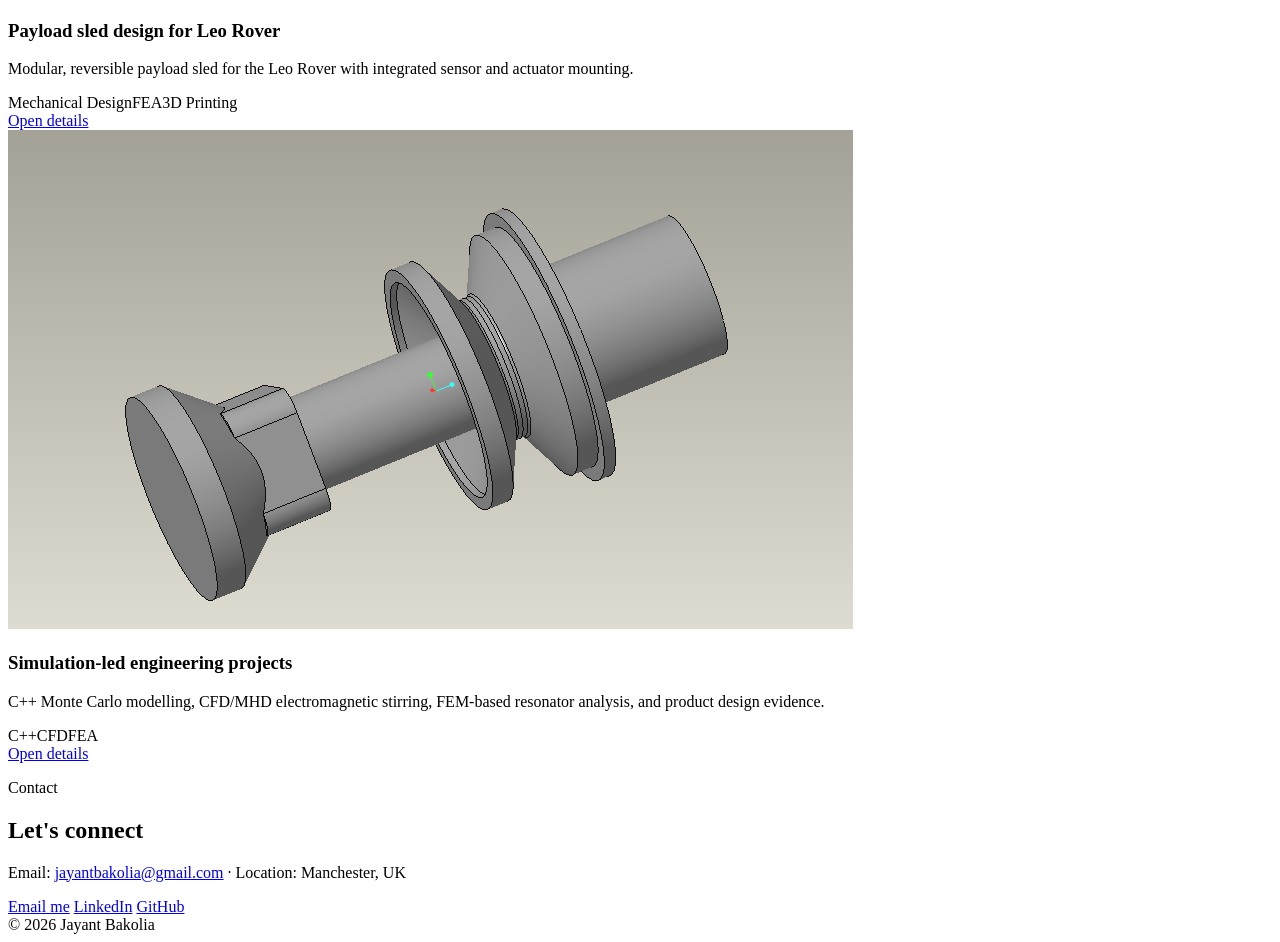
==== commit 983d690f: "Force refresh CSS cache" ====
--- a/index.html
+++ b/index.html
@@ -7,7 +7,7 @@
   <meta name="description" content="CPD portfolio of Jayant Bakolia, MSc Robotics student at The University of Manchester, focused on ROS 2, autonomous navigation, simulation, perception, and engineering systems." />
   <meta property="og:title" content="Jayant Bakolia | Robotics CPD Portfolio" />
   <meta property="og:description" content="Robotics, ROS 2, simulation, navigation, perception, and product engineering project portfolio." />
-  <link rel="stylesheet" href="assets/css/styles.css" />
+  <link rel="stylesheet" href="assets/css/style.css?v=3">
 </head>
 <body>
   <a class="skip-link" href="#main">Skip to content</a>
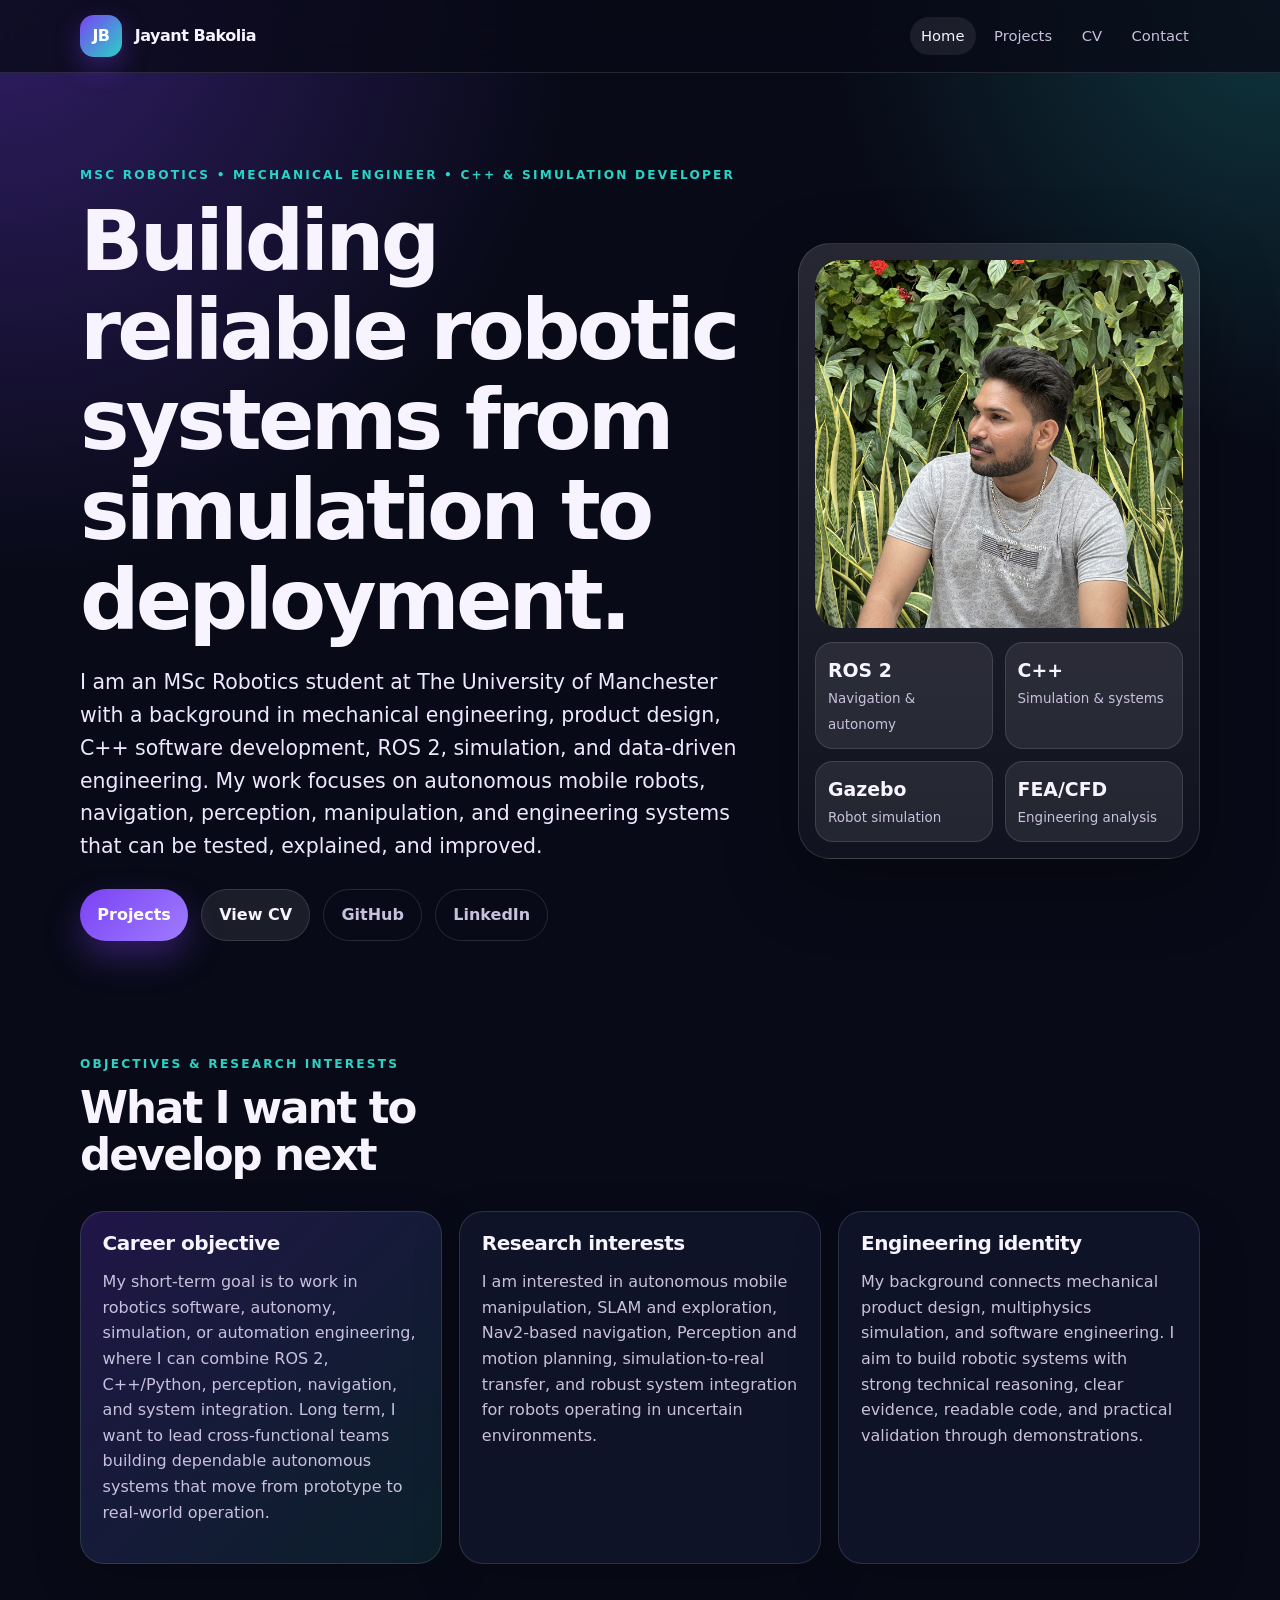
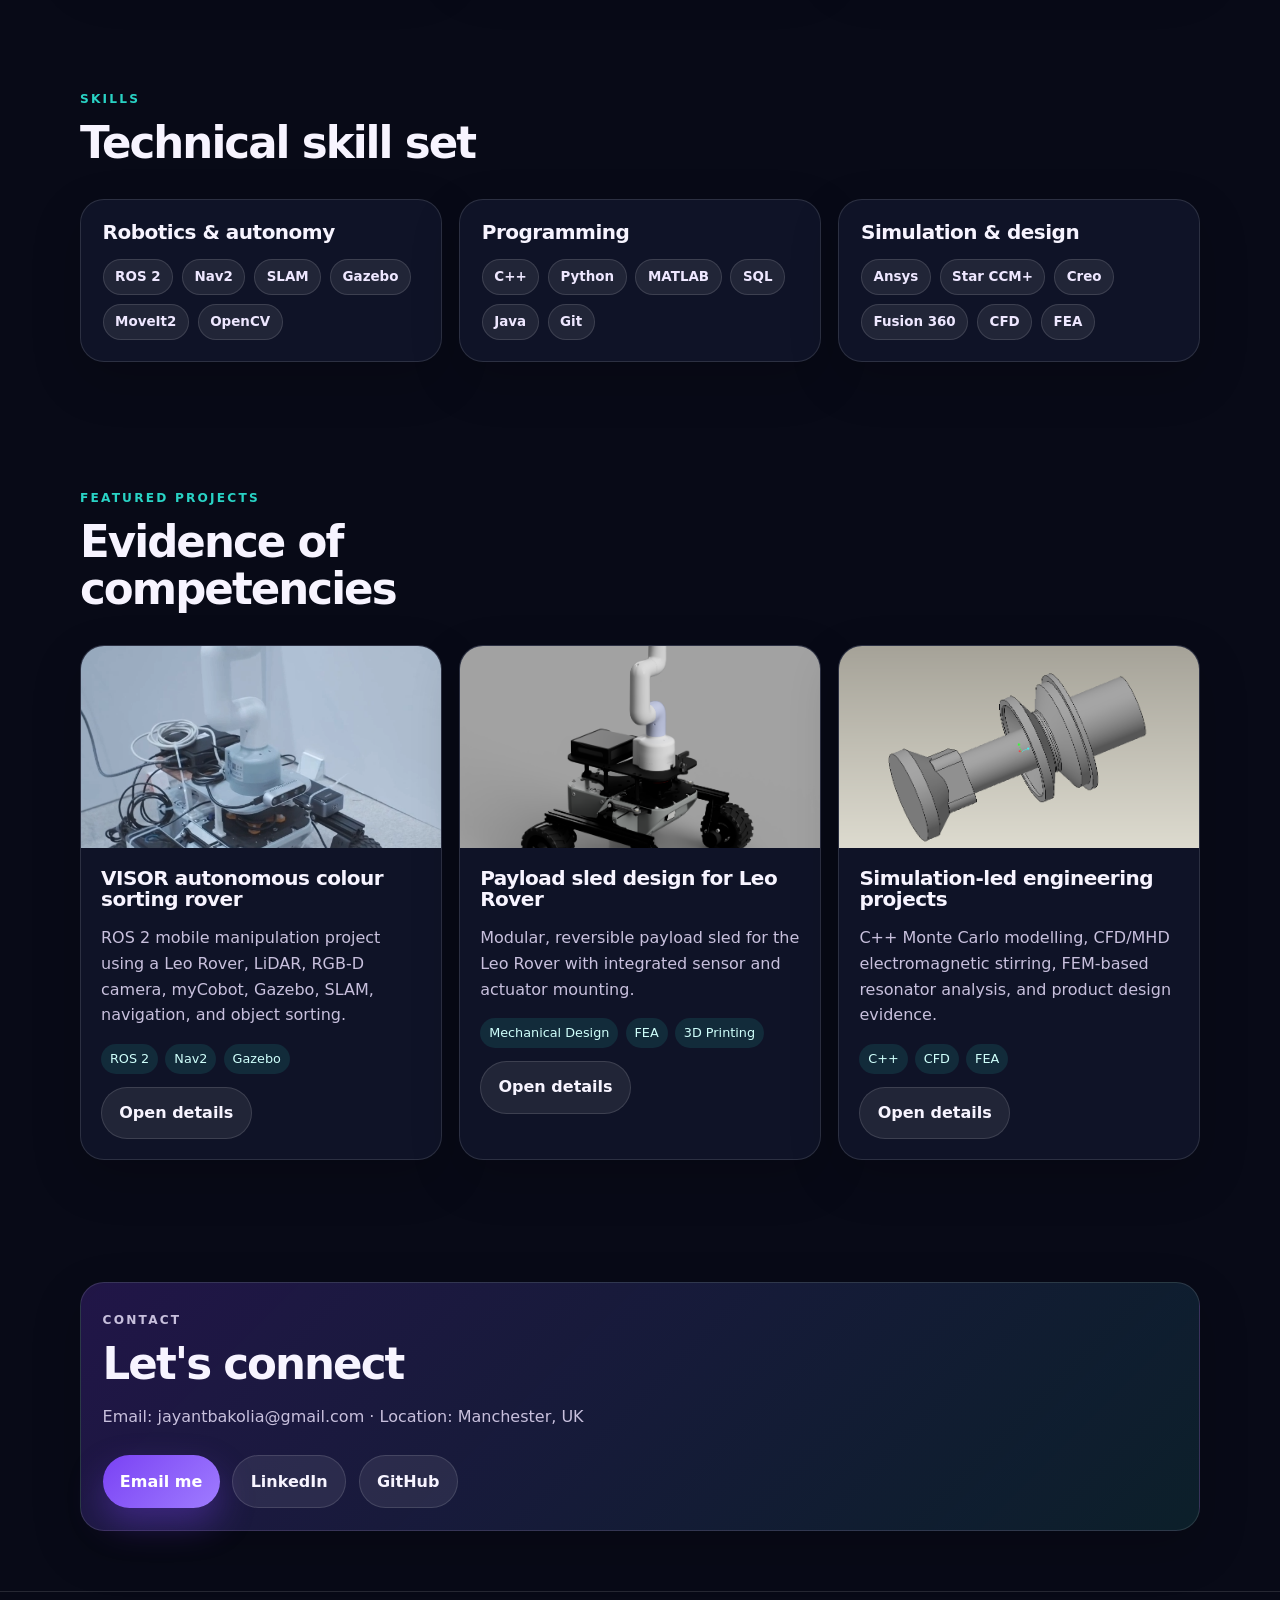
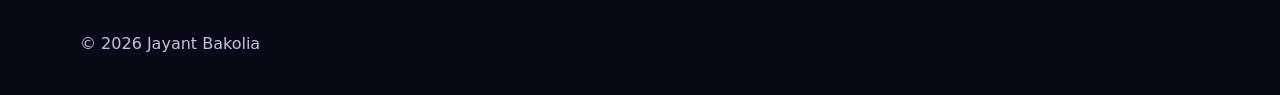
==== commit 3f18b00b: "Force refresh CSS cache" ====
--- a/index.html
+++ b/index.html
@@ -7,7 +7,7 @@
   <meta name="description" content="CPD portfolio of Jayant Bakolia, MSc Robotics student at The University of Manchester, focused on ROS 2, autonomous navigation, simulation, perception, and engineering systems." />
   <meta property="og:title" content="Jayant Bakolia | Robotics CPD Portfolio" />
   <meta property="og:description" content="Robotics, ROS 2, simulation, navigation, perception, and product engineering project portfolio." />
-  <link rel="stylesheet" href="assets/css/style.css?v=3">
+  <link rel="stylesheet" href="assets/css/styles.css?v=3">
 </head>
 <body>
   <a class="skip-link" href="#main">Skip to content</a>
--- a/assets/css/styles.css
+++ b/assets/css/styles.css
@@ -0,0 +1,763 @@
+:root {
+  --bg: #080A17;
+  --panel: #11162B;
+  --panel-2: #171D36;
+  --text: #F7F4FF;
+  --muted: #C8C0DD;
+  --soft: #EEE7FF;
+  --accent: #7A42F4;
+  --accent-2: #29D3C5;
+  --accent-3: #FF5C8A;
+  --border: rgba(255,255,255,0.12);
+  --shadow: 0 24px 70px rgba(0,0,0,0.35);
+}
+
+* {
+  box-sizing: border-box;
+}
+
+html {
+  scroll-behavior: smooth;
+}
+
+body {
+  margin: 0;
+  font-family: Inter, ui-sans-serif, system-ui, -apple-system, BlinkMacSystemFont, "Segoe UI", sans-serif;
+  background:
+    radial-gradient(circle at top left, rgba(122,66,244,0.35), transparent 36rem),
+    radial-gradient(circle at top right, rgba(41,211,197,0.22), transparent 28rem),
+    var(--bg);
+  color: var(--text);
+  line-height: 1.6;
+}
+
+a {
+  color: inherit;
+  text-decoration: none;
+}
+
+img,
+video {
+  max-width: 100%;
+  display: block;
+}
+
+.container {
+  width: min(1120px, calc(100% - 40px));
+  margin: 0 auto;
+}
+
+.skip-link {
+  position: absolute;
+  left: -999px;
+  top: 0;
+  background: var(--accent);
+  padding: 0.6rem 1rem;
+  z-index: 100;
+}
+
+.skip-link:focus {
+  left: 1rem;
+  top: 1rem;
+}
+
+/* ================= HEADER ================= */
+
+.site-header {
+  position: sticky;
+  top: 0;
+  z-index: 40;
+  backdrop-filter: blur(16px);
+  background: rgba(8, 10, 23, 0.78);
+  border-bottom: 1px solid var(--border);
+}
+
+.navbar {
+  display: flex;
+  align-items: center;
+  justify-content: space-between;
+  min-height: 72px;
+  gap: 1rem;
+}
+
+.brand {
+  display: flex;
+  align-items: center;
+  gap: 0.8rem;
+  font-weight: 800;
+  letter-spacing: -0.03em;
+}
+
+.brand-mark {
+  width: 42px;
+  height: 42px;
+  display: grid;
+  place-items: center;
+  border-radius: 14px;
+  background: linear-gradient(135deg, var(--accent), var(--accent-2));
+  color: #fff;
+  box-shadow: 0 10px 26px rgba(122,66,244,.35);
+}
+
+.nav-links {
+  display: flex;
+  align-items: center;
+  gap: 0.45rem;
+  color: var(--muted);
+  font-size: 0.92rem;
+}
+
+.nav-links a {
+  padding: .45rem .7rem;
+  border-radius: 999px;
+}
+
+.nav-links a:hover,
+.nav-links a.active {
+  background: rgba(255,255,255,0.08);
+  color: var(--text);
+}
+
+.mobile-toggle {
+  display: none;
+  border: 0;
+  color: var(--text);
+  background: rgba(255,255,255,.08);
+  padding: .7rem .8rem;
+  border-radius: 12px;
+}
+
+/* ================= TYPOGRAPHY ================= */
+
+.eyebrow {
+  display: inline-block;
+  color: var(--accent-2);
+  text-transform: uppercase;
+  letter-spacing: .18em;
+  font-weight: 800;
+  font-size: .76rem;
+  margin: 0 0 .7rem;
+}
+
+h1,
+h2,
+h3 {
+  line-height: 1.08;
+  margin: 0 0 1rem;
+  letter-spacing: -0.045em;
+}
+
+h1 {
+  font-size: clamp(3rem, 6.5vw, 5.4rem);
+  max-width: 900px;
+}
+
+h2 {
+  font-size: clamp(2rem, 3.4vw, 3rem);
+  max-width: 560px;
+}
+
+h3 {
+  font-size: 1.25rem;
+  letter-spacing: -0.025em;
+}
+
+.lead {
+  color: var(--soft);
+  font-size: clamp(1.05rem, 1.7vw, 1.28rem);
+  max-width: 760px;
+}
+
+/* ================= HERO ================= */
+
+.hero {
+  padding: 5.5rem 0 3rem;
+}
+
+.hero-grid {
+  display: grid;
+  grid-template-columns: 1.25fr .75fr;
+  gap: 3rem;
+  align-items: center;
+}
+
+.hero-actions,
+.card-actions,
+.button-row {
+  display: flex;
+  flex-wrap: wrap;
+  gap: .8rem;
+  margin-top: 1.6rem;
+}
+
+.btn {
+  display: inline-flex;
+  align-items: center;
+  justify-content: center;
+  gap: .5rem;
+  min-height: 44px;
+  padding: .78rem 1.08rem;
+  border-radius: 999px;
+  border: 1px solid var(--border);
+  font-weight: 750;
+  transition: .2s ease;
+}
+
+.btn.primary {
+  background: linear-gradient(135deg, var(--accent), #9F7CFF);
+  color: #fff;
+  border: 0;
+  box-shadow: 0 16px 35px rgba(122,66,244,.35);
+}
+
+.btn.secondary {
+  background: rgba(255,255,255,.08);
+  color: var(--text);
+}
+
+.btn.ghost {
+  color: var(--muted);
+  background: transparent;
+}
+
+.btn:hover {
+  transform: translateY(-2px);
+}
+
+/* ================= PROFILE CARD ================= */
+
+.profile-card {
+  background: linear-gradient(180deg, rgba(255,255,255,.12), rgba(255,255,255,.04));
+  padding: 1rem;
+  border: 1px solid var(--border);
+  border-radius: 32px;
+  box-shadow: var(--shadow);
+}
+
+.profile-card img {
+  border-radius: 26px;
+  aspect-ratio: 1;
+  object-fit: cover;
+  background: var(--panel);
+}
+
+.profile-meta {
+  display: grid;
+  grid-template-columns: repeat(2, 1fr);
+  gap: .7rem;
+  margin-top: .9rem;
+}
+
+.meta-pill {
+  padding: .75rem;
+  border-radius: 18px;
+  background: rgba(255,255,255,.08);
+  border: 1px solid var(--border);
+}
+
+.meta-pill strong {
+  display: block;
+  font-size: 1.18rem;
+}
+
+.meta-pill span {
+  color: var(--muted);
+  font-size: .84rem;
+}
+
+/* ================= SECTIONS ================= */
+
+.section {
+  padding: 3.8rem 0;
+}
+
+.section:first-of-type {
+  padding-top: 4.5rem;
+}
+
+.section-header {
+  display: grid;
+  grid-template-columns: minmax(260px, 0.8fr) minmax(320px, 1.1fr);
+  align-items: end;
+  gap: 3rem;
+  margin-bottom: 2rem;
+}
+
+.section-header h2 {
+  margin-bottom: 0;
+}
+
+.section-header > p,
+.section-header .section-copy {
+  max-width: 620px;
+  color: var(--muted);
+  margin: 0;
+  font-size: 1rem;
+  line-height: 1.7;
+}
+
+.section-header .eyebrow {
+  color: var(--accent-2);
+  font-size: .76rem;
+  margin-bottom: .65rem;
+}
+
+/* ================= GRIDS AND CARDS ================= */
+
+.grid {
+  display: grid;
+  gap: 1.1rem;
+}
+
+.grid.two {
+  grid-template-columns: repeat(2, minmax(0, 1fr));
+}
+
+.grid.three {
+  grid-template-columns: repeat(3, minmax(0, 1fr));
+}
+
+.card {
+  background: rgba(17,22,43,0.84);
+  border: 1px solid var(--border);
+  border-radius: 24px;
+  padding: 1.35rem;
+  box-shadow: 0 18px 50px rgba(0,0,0,.18);
+}
+
+.card.highlight {
+  background: linear-gradient(135deg, rgba(122,66,244,.22), rgba(41,211,197,.11));
+}
+
+.card p {
+  color: var(--muted);
+  margin-top: .4rem;
+}
+
+.card ul {
+  color: var(--muted);
+  padding-left: 1.15rem;
+}
+
+.card h3 {
+  margin-bottom: .9rem;
+}
+
+/* ================= TAGS / SKILLS ================= */
+
+.tag-list {
+  display: flex;
+  flex-wrap: wrap;
+  gap: .55rem;
+  margin-top: 1rem;
+}
+
+.tag {
+  display: inline-flex;
+  align-items: center;
+  padding: .38rem .72rem;
+  border-radius: 999px;
+  background: rgba(255,255,255,.08);
+  color: var(--soft);
+  border: 1px solid var(--border);
+  font-size: .84rem;
+  font-weight: 650;
+}
+
+/* ================= PROJECT CARDS ================= */
+
+.project-card {
+  padding: 0;
+  overflow: hidden;
+}
+
+.project-card img,
+.project-card video {
+  width: 100%;
+  aspect-ratio: 16/9;
+  object-fit: cover;
+  background: #0E1328;
+}
+
+.project-card .content {
+  padding: 1.25rem;
+}
+
+.project-card .mini-meta {
+  display: flex;
+  flex-wrap: wrap;
+  gap: .45rem;
+  margin: .8rem 0;
+}
+
+.mini-meta span {
+  background: rgba(41,211,197,.12);
+  color: #CFFFFB;
+  padding: .3rem .56rem;
+  border-radius: 999px;
+  font-size: .8rem;
+}
+
+/* ================= TIMELINE ================= */
+
+.timeline {
+  position: relative;
+  padding-left: 1.3rem;
+}
+
+.timeline::before {
+  content: "";
+  position: absolute;
+  left: 0;
+  top: .4rem;
+  bottom: .4rem;
+  width: 2px;
+  background: linear-gradient(var(--accent), var(--accent-2));
+}
+
+.timeline-item {
+  margin: 0 0 1.2rem;
+  padding-left: 1rem;
+}
+
+.timeline-item::marker {
+  color: var(--accent);
+}
+
+/* ================= ENHANCED TIMELINE ================= */
+
+.timeline-enhanced {
+  position: relative;
+  display: grid;
+  gap: 1.4rem;
+  margin-top: 2rem;
+}
+
+.timeline-enhanced::before {
+  content: "";
+  position: absolute;
+  left: 178px;
+  top: 0.6rem;
+  bottom: 0.6rem;
+  width: 2px;
+  background: linear-gradient(
+    180deg,
+    var(--accent),
+    var(--accent-2),
+    rgba(255,255,255,0.08)
+  );
+}
+
+.timeline-entry {
+  position: relative;
+  display: grid;
+  grid-template-columns: 150px 32px 1fr;
+  gap: 1rem;
+  align-items: start;
+}
+
+.timeline-date {
+  color: var(--accent-2);
+  font-size: 0.86rem;
+  font-weight: 800;
+  letter-spacing: 0.03em;
+  padding-top: 1.2rem;
+  text-align: right;
+}
+
+.timeline-dot {
+  position: relative;
+  width: 18px;
+  height: 18px;
+  margin-top: 1.15rem;
+  border-radius: 50%;
+  background: linear-gradient(135deg, var(--accent), var(--accent-2));
+  border: 3px solid var(--bg);
+  box-shadow: 0 0 0 6px rgba(122,66,244,0.16);
+  z-index: 2;
+}
+
+.timeline-card {
+  background: rgba(17,22,43,0.84);
+  border: 1px solid var(--border);
+  border-radius: 26px;
+  padding: 1.35rem;
+  box-shadow: 0 18px 50px rgba(0,0,0,.18);
+}
+
+.timeline-card.highlight {
+  background: linear-gradient(135deg, rgba(122,66,244,.22), rgba(41,211,197,.11));
+}
+
+.timeline-top {
+  display: flex;
+  justify-content: space-between;
+  align-items: flex-start;
+  gap: 1rem;
+  margin-bottom: 0.6rem;
+}
+
+.timeline-top h3 {
+  margin-bottom: 0.25rem;
+}
+
+.timeline-org {
+  margin: 0;
+  color: var(--accent-2);
+  font-size: 0.92rem;
+  font-weight: 650;
+}
+
+.timeline-type {
+  display: inline-flex;
+  align-items: center;
+  white-space: nowrap;
+  padding: 0.35rem 0.7rem;
+  border-radius: 999px;
+  background: rgba(255,255,255,0.08);
+  border: 1px solid var(--border);
+  color: var(--soft);
+  font-size: 0.78rem;
+  font-weight: 750;
+}
+
+.timeline-card p {
+  color: var(--muted);
+  margin: 0.5rem 0 0.8rem;
+}
+
+.timeline-card ul {
+  margin: 0.8rem 0 0;
+  padding-left: 1.15rem;
+  color: var(--muted);
+}
+
+.timeline-card li {
+  margin-bottom: 0.45rem;
+}
+
+.timeline-card .tag-list {
+  margin-top: 1rem;
+}
+
+/* Mobile timeline */
+@media (max-width: 760px) {
+  .timeline-enhanced::before {
+    left: 8px;
+  }
+
+  .timeline-entry {
+    grid-template-columns: 22px 1fr;
+    gap: 0.8rem;
+  }
+
+  .timeline-date {
+    grid-column: 2;
+    text-align: left;
+    padding-top: 0;
+    margin-bottom: -0.4rem;
+  }
+
+  .timeline-dot {
+    grid-column: 1;
+    grid-row: 1 / span 2;
+    width: 16px;
+    height: 16px;
+    margin-top: 0.2rem;
+  }
+
+  .timeline-card {
+    grid-column: 2;
+    padding: 1.1rem;
+    border-radius: 22px;
+  }
+
+  .timeline-top {
+    flex-direction: column;
+    gap: 0.6rem;
+  }
+
+  .timeline-type {
+    width: fit-content;
+  }
+}
+
+/* ================= MEDIA / EVIDENCE ================= */
+
+.media-grid {
+  display: grid;
+  grid-template-columns: 1.1fr .9fr;
+  gap: 1rem;
+  align-items: start;
+}
+
+.media-frame {
+  background: rgba(255,255,255,.06);
+  border: 1px solid var(--border);
+  border-radius: 24px;
+  overflow: hidden;
+}
+
+.media-caption {
+  padding: .75rem .9rem;
+  color: var(--muted);
+  font-size: .9rem;
+}
+
+.evidence-list {
+  display: grid;
+  gap: .7rem;
+}
+
+.evidence-link {
+  padding: .8rem 1rem;
+  border: 1px solid var(--border);
+  border-radius: 16px;
+  background: rgba(255,255,255,.06);
+  color: var(--soft);
+}
+
+.evidence-link:hover {
+  border-color: rgba(41,211,197,.55);
+}
+
+/* ================= TABLES ================= */
+
+.table-wrap {
+  overflow: auto;
+  border: 1px solid var(--border);
+  border-radius: 22px;
+}
+
+table {
+  width: 100%;
+  border-collapse: collapse;
+  min-width: 760px;
+}
+
+th,
+td {
+  padding: 1rem;
+  text-align: left;
+  border-bottom: 1px solid var(--border);
+  vertical-align: top;
+}
+
+th {
+  background: rgba(255,255,255,.08);
+  color: var(--soft);
+}
+
+td {
+  color: var(--muted);
+}
+
+/* ================= FOOTER ================= */
+
+.footer {
+  padding: 2.4rem 0;
+  border-top: 1px solid var(--border);
+  color: var(--muted);
+}
+
+.footer-grid {
+  display: flex;
+  justify-content: space-between;
+  gap: 1rem;
+  flex-wrap: wrap;
+}
+
+.small {
+  font-size: .92rem;
+  color: var(--muted);
+}
+
+.notice {
+  border-left: 4px solid var(--accent-2);
+  background: rgba(41,211,197,.08);
+  padding: 1rem;
+  border-radius: 16px;
+  color: var(--soft);
+}
+
+/* ================= RESPONSIVE ================= */
+
+@media (max-width: 900px) {
+  .hero {
+    padding-top: 3.8rem;
+  }
+
+  .hero-grid,
+  .grid.two,
+  .grid.three,
+  .media-grid {
+    grid-template-columns: 1fr;
+  }
+
+  .section {
+    padding: 3rem 0;
+  }
+
+  .section-header {
+    grid-template-columns: 1fr;
+    gap: 1rem;
+    margin-bottom: 1.5rem;
+  }
+
+  h1 {
+    font-size: clamp(2.6rem, 12vw, 4rem);
+  }
+
+  h2 {
+    font-size: clamp(2rem, 8vw, 2.7rem);
+  }
+
+  .mobile-toggle {
+    display: inline-flex;
+  }
+
+  .nav-links {
+    display: none;
+    position: absolute;
+    top: 72px;
+    left: 18px;
+    right: 18px;
+    flex-direction: column;
+    align-items: stretch;
+    padding: 1rem;
+    border: 1px solid var(--border);
+    background: rgba(8,10,23,.96);
+    border-radius: 22px;
+  }
+
+  .nav-links.open {
+    display: flex;
+  }
+}
+
+@media (max-width: 560px) {
+  .container {
+    width: min(100% - 28px, 1120px);
+  }
+
+  .hero {
+    padding: 3rem 0 2rem;
+  }
+
+  .section {
+    padding: 2.6rem 0;
+  }
+
+  .card {
+    padding: 1.1rem;
+    border-radius: 20px;
+  }
+
+  .profile-meta {
+    grid-template-columns: 1fr;
+  }
+
+  .btn {
+    width: 100%;
+  }
+}
